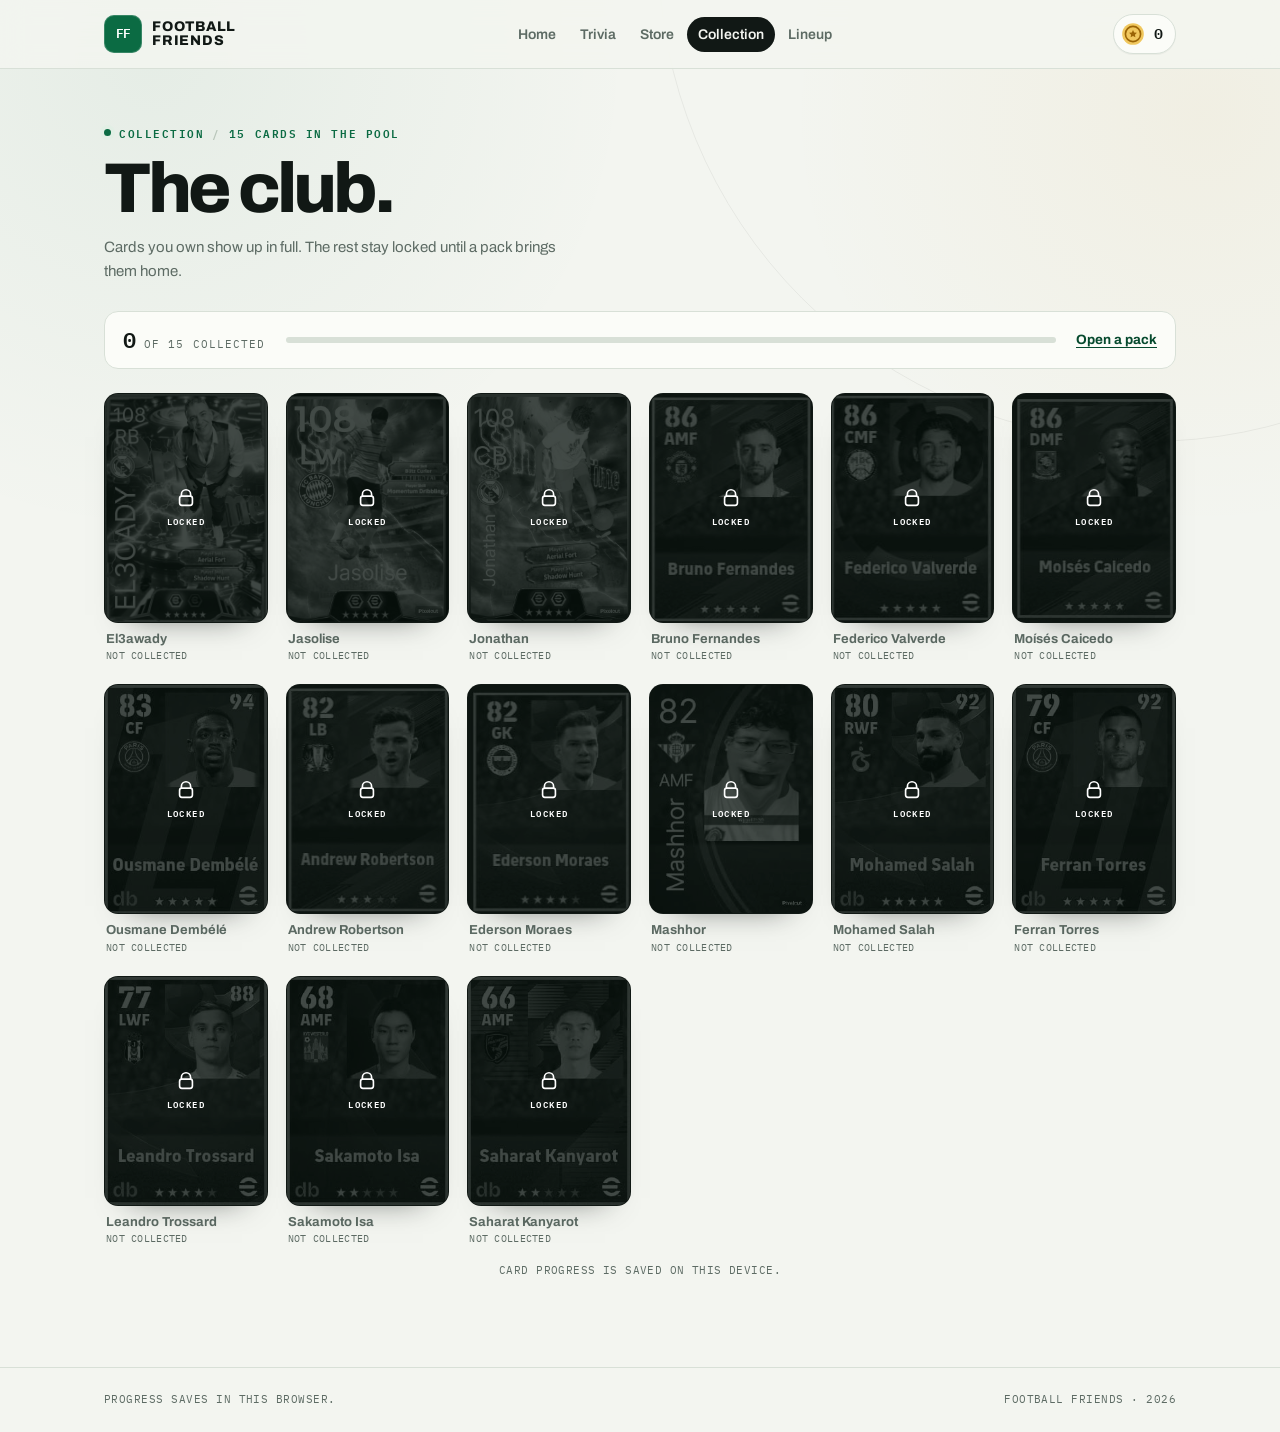
==== app/collection.html @ 4853acbc "first commit" ====
<!doctype html>
<html lang="en">
  <head>
    <meta charset="utf-8" />
    <meta name="viewport" content="width=device-width, initial-scale=1" />
    <meta name="theme-color" content="#f3f5f0" />
    <meta
      name="description"
      content="See every card in the club pool and track the ones you have collected."
    />
    <title>Collection · Football Friends</title>
    <link rel="icon" href="./favicon.svg" type="image/svg+xml" />
    <link rel="preconnect" href="https://fonts.googleapis.com" />
    <link rel="preconnect" href="https://fonts.gstatic.com" crossorigin />
    <link
      href="https://fonts.googleapis.com/css2?family=Archivo:wght@400;500;600;700;800;900&amp;family=IBM+Plex+Mono:wght@500;600&amp;display=swap"
      rel="stylesheet"
    />
    <link rel="stylesheet" href="./css/style.css" />
  </head>
  <body class="page-collection" data-page="collection">
    <a class="skip-link" href="#main">Skip to content</a>

    <header class="site-header">
      <div class="site-header__inner">
        <a class="brand" href="./index.html" aria-label="Football Friends home">
          <span class="brand__mark" aria-hidden="true">FF</span>
          <span class="brand__text">
            <span>Football</span>
            <span>Friends</span>
          </span>
        </a>

        <nav class="site-nav" aria-label="Primary">
          <a href="./index.html">Home</a>
          <a href="./trivia.html">Trivia</a>
          <a href="./store.html">Store</a>
          <a href="./collection.html" aria-current="page">Collection</a>
          <a href="./lineup.html">Lineup</a>
        </nav>

        <div class="coin-chip" aria-label="Coin balance">
          <svg class="coin-chip__icon" viewBox="0 0 24 24" aria-hidden="true">
            <circle cx="12" cy="12" r="10" fill="#f0c75e"></circle>
            <circle
              cx="12"
              cy="12"
              r="7"
              fill="none"
              stroke="#9a6406"
              stroke-width="1.5"
            ></circle>
            <path
              d="M12 8.2l1.1 2.3 2.5.3-1.8 1.8.4 2.5-2.2-1.2-2.2 1.2.4-2.5-1.8-1.8 2.5-.3z"
              fill="#9a6406"
            ></path>
          </svg>
          <span class="coin-chip__value" data-coin-balance>0</span>
          <span class="sr-only">coins</span>
        </div>
      </div>
    </header>

    <main class="page-main" id="main">
      <header class="page-intro">
        <p class="eyebrow">
          <span class="eyebrow__dot" aria-hidden="true"></span>
          Collection
          <span class="eyebrow__separator" aria-hidden="true">/</span>
          15 cards in the pool
        </p>
        <h1 class="page-intro__title">The club.</h1>
        <p class="page-intro__lede">
          Cards you own show up in full. The rest stay locked until a pack
          brings them home.
        </p>
      </header>

      <section data-collection-root aria-busy="true">
        <div class="stage-card stage-card--loading" role="status">
          <p class="eyebrow">Loading the collection</p>
          <div class="loading-lights" aria-hidden="true">
            <span></span><span></span><span></span>
          </div>
          <p class="stage-card__text">Shuffling through the card pool.</p>
        </div>
      </section>

      <noscript>
        <p class="stage-card stage-card--error">
          Turn on JavaScript to see your collection.
        </p>
      </noscript>

      <p class="page-note">Card progress is saved on this device.</p>
    </main>

    <footer class="site-footer">
      <div class="site-footer__inner">
        <p>Progress saves in this browser.</p>
        <p>Football Friends <span aria-hidden="true">·</span> 2026</p>
      </div>
    </footer>

    <script type="module" src="./js/collection.js"></script>
  </body>
</html>
---- app/css/style.css ----
:root {
  color-scheme: light;

  --paper: #f3f5f0;
  --surface: #fbfcf8;
  --surface-raised: #ffffff;
  --ink: #111815;
  --muted: #5d6b64;
  --line: #d8e0d7;
  --line-strong: #b9c6ba;

  --green: #0b6b43;
  --green-deep: #064a2e;
  --green-soft: #e2efe5;

  --gold: #c98a10;
  --gold-ink: #805404;
  --gold-soft: #faf0d3;

  --danger: #a8382c;
  --danger-soft: #fbe9e5;

  --font-display: "Archivo", "Helvetica Neue", Arial, sans-serif;
  --font-body: "Archivo", "Helvetica Neue", Arial, sans-serif;
  --font-mono: "IBM Plex Mono", ui-monospace, SFMono-Regular, Menlo, monospace;

  --radius: 16px;
  --max-width: 1120px;
  --shadow-card: 0 24px 60px -40px rgba(17, 24, 21, 0.45);
}

*,
*::before,
*::after {
  box-sizing: border-box;
}

html {
  -webkit-text-size-adjust: 100%;
  scroll-behavior: smooth;
}

body {
  display: flex;
  flex-direction: column;
  min-height: 100dvh;
  margin: 0;
  background:
    radial-gradient(circle at 12% 4%, rgba(11, 107, 67, 0.06), transparent 30rem),
    radial-gradient(circle at 94% 8%, rgba(201, 138, 16, 0.06), transparent 26rem),
    var(--paper);
  color: var(--ink);
  font-family: var(--font-body);
  font-size: 16px;
  line-height: 1.5;
  -webkit-font-smoothing: antialiased;
  text-rendering: optimizeLegibility;
}

body::before {
  position: fixed;
  z-index: -1;
  top: -42vw;
  right: -28vw;
  width: min(120vw, 980px);
  aspect-ratio: 1;
  border: 1px solid rgba(17, 24, 21, 0.055);
  border-radius: 50%;
  content: "";
  pointer-events: none;
}

h1,
h2,
h3,
p {
  margin-top: 0;
}

a {
  color: inherit;
}

img,
svg {
  display: block;
}

button {
  font: inherit;
}

[hidden] {
  display: none !important;
}

:focus-visible {
  outline: 3px solid var(--gold);
  outline-offset: 3px;
}

::selection {
  background: var(--green);
  color: #fff;
}

.sr-only {
  position: absolute;
  width: 1px;
  height: 1px;
  padding: 0;
  margin: -1px;
  overflow: hidden;
  clip: rect(0, 0, 0, 0);
  white-space: nowrap;
  border: 0;
}

.skip-link {
  position: fixed;
  z-index: 100;
  top: 12px;
  left: 12px;
  padding: 10px 16px;
  border-radius: 8px;
  background: var(--ink);
  color: #fff;
  font-weight: 700;
  transform: translateY(-160%);
  transition: transform 0.18s ease;
}

.skip-link:focus {
  transform: none;
}

/* Header */

.site-header {
  position: sticky;
  z-index: 30;
  top: 0;
  border-bottom: 1px solid var(--line);
  background: rgba(243, 245, 240, 0.88);
  backdrop-filter: blur(14px);
}

.site-header__inner {
  display: grid;
  grid-template-columns: 1fr auto;
  grid-template-areas:
    "brand coins"
    "nav nav";
  gap: 8px 14px;
  align-items: center;
  max-width: var(--max-width);
  margin-inline: auto;
  padding: 11px 18px;
}

.brand {
  display: inline-flex;
  grid-area: brand;
  gap: 10px;
  align-items: center;
  text-decoration: none;
}

.brand__mark {
  display: grid;
  flex: none;
  place-items: center;
  width: 38px;
  height: 38px;
  border-radius: 10px;
  background: var(--green);
  box-shadow: inset 0 0 0 1px rgba(255, 255, 255, 0.18);
  color: #fff;
  font-family: var(--font-mono);
  font-size: 13px;
  font-weight: 600;
  letter-spacing: -0.06em;
}

.brand__text {
  display: flex;
  flex-direction: column;
  font-family: var(--font-display);
  font-size: 13px;
  font-weight: 800;
  letter-spacing: 0.055em;
  line-height: 1.02;
  text-transform: uppercase;
}

.site-nav {
  display: flex;
  grid-area: nav;
  gap: 2px;
  margin-inline: -6px;
}

.site-nav a {
  padding: 7px 11px;
  border-radius: 999px;
  color: var(--muted);
  font-size: 14px;
  font-weight: 600;
  text-decoration: none;
  transition:
    background 0.15s ease,
    color 0.15s ease;
}

.site-nav a:hover {
  background: var(--green-soft);
  color: var(--green-deep);
}

.site-nav a[aria-current="page"] {
  background: var(--ink);
  color: var(--paper);
}

.coin-chip {
  display: inline-flex;
  grid-area: coins;
  gap: 8px;
  align-items: center;
  padding: 6px 12px 6px 6px;
  border: 1px solid var(--line);
  border-radius: 999px;
  background: var(--surface);
  box-shadow: 0 1px 0 rgba(17, 24, 21, 0.04);
  font-family: var(--font-mono);
  font-variant-numeric: tabular-nums;
}

.coin-chip__icon {
  width: 26px;
  height: 26px;
  flex: none;
}

.coin-chip__value {
  font-size: 15px;
  font-weight: 600;
  transition: color 0.2s ease;
}

.coin-chip.is-bumping {
  animation: coin-pop 0.45s ease;
}

.coin-chip.is-bumping .coin-chip__value {
  color: var(--green);
}

@keyframes coin-pop {
  0%,
  100% {
    transform: none;
  }
  35% {
    transform: translateY(-2px) scale(1.06);
  }
  70% {
    transform: translateY(0) scale(0.99);
  }
}

/* Layout */

.page-main {
  flex: 1;
  width: 100%;
  max-width: var(--max-width);
  margin-inline: auto;
  padding: 32px 18px 64px;
}

.page-main--narrow {
  max-width: 700px;
}

.eyebrow {
  display: flex;
  flex-wrap: wrap;
  gap: 8px;
  align-items: center;
  margin: 0 0 16px;
  color: var(--green);
  font-family: var(--font-mono);
  font-size: 11px;
  font-weight: 600;
  letter-spacing: 0.14em;
  line-height: 1.4;
  text-transform: uppercase;
}

.eyebrow__dot {
  width: 7px;
  height: 7px;
  flex: none;
  border-radius: 50%;
  background: var(--green);
  box-shadow: 0 0 0 4px var(--green-soft);
}

.eyebrow__separator {
  color: var(--line-strong);
}

/* Home */

.hero {
  display: grid;
  gap: 42px;
  align-items: center;
}

.hero__title {
  max-width: 12ch;
  margin: 0 0 20px;
  font-family: var(--font-display);
  font-size: clamp(2.55rem, 10.5vw, 5.2rem);
  font-weight: 800;
  letter-spacing: -0.055em;
  line-height: 0.92;
  text-wrap: balance;
}

.hero__lede {
  max-width: 46ch;
  margin: 0 0 28px;
  color: var(--muted);
  font-size: clamp(1rem, 2.5vw, 1.08rem);
  line-height: 1.6;
}

.daily-panel {
  max-width: 480px;
  padding: 18px;
  border: 1px solid var(--line);
  border-radius: var(--radius);
  background: var(--surface);
  box-shadow: var(--shadow-card);
}

.daily-panel__head {
  display: flex;
  gap: 16px;
  align-items: center;
  justify-content: space-between;
  margin-bottom: 12px;
}

.daily-panel__title {
  margin: 0;
  color: var(--muted);
  font-family: var(--font-mono);
  font-size: 11px;
  font-weight: 600;
  letter-spacing: 0.12em;
  text-transform: uppercase;
}

.daily-panel__count {
  color: var(--muted);
  font-family: var(--font-mono);
  font-size: 12px;
  font-variant-numeric: tabular-nums;
}

.daily-panel[data-state="complete"] .daily-panel__count {
  color: var(--green);
}

.daily-panel__message {
  min-height: 2.9em;
  margin: 14px 0 0;
  font-size: 14.5px;
  line-height: 1.45;
}

.daily-panel[data-state="complete"] .daily-panel__message {
  color: var(--green-deep);
}

.floodlights {
  display: flex;
  gap: 5px;
  align-items: center;
}

.floodlight {
  width: 30px;
  height: 5px;
  border-radius: 999px;
  background: var(--line);
  transition: background 0.3s ease;
}

.floodlight.is-done {
  background: var(--green);
}

.floodlight.is-current {
  background: var(--gold);
}

.daily-panel[data-state="complete"] .floodlight {
  background: var(--green);
}

.hero__art {
  display: flex;
  justify-content: center;
  padding-bottom: 28px;
}

.card-showcase {
  position: relative;
  isolation: isolate;
  width: min(250px, 64vw);
  margin: 0;
  transform: rotate(-2.4deg);
}

.card-showcase::before {
  position: absolute;
  z-index: -1;
  inset: 18px -18px -18px 18px;
  border: 1px solid var(--green);
  border-radius: 18px;
  content: "";
  transform: rotate(4deg);
}

.card-showcase__image {
  width: 100%;
  height: auto;
  aspect-ratio: 470 / 660;
  border: 1px solid rgba(17, 24, 21, 0.22);
  border-radius: 18px;
  background: var(--ink);
  box-shadow:
    0 40px 70px -32px rgba(17, 24, 21, 0.58),
    0 0 0 6px rgba(255, 255, 255, 0.6);
  object-fit: cover;
}

.card-showcase__caption {
  position: absolute;
  bottom: -22px;
  left: 50%;
  display: flex;
  gap: 8px;
  align-items: center;
  padding: 8px 12px;
  border-radius: 8px;
  background: var(--ink);
  box-shadow: 0 12px 24px -14px rgba(17, 24, 21, 0.6);
  color: var(--paper);
  font-size: 11.5px;
  font-weight: 600;
  white-space: nowrap;
  transform: translateX(-50%) rotate(2.4deg);
}

.card-showcase__tag {
  color: var(--gold);
  font-family: var(--font-mono);
  font-size: 10px;
  letter-spacing: 0.1em;
  text-transform: uppercase;
}

.how {
  margin-top: clamp(64px, 10vw, 112px);
  padding-top: 24px;
  border-top: 1px solid var(--line);
}

.how__head {
  margin-bottom: 28px;
}

.how__title {
  margin: 0;
  font-family: var(--font-display);
  font-size: clamp(1.8rem, 5vw, 2.5rem);
  font-weight: 700;
  letter-spacing: -0.03em;
  line-height: 1.05;
}

.steps {
  display: grid;
  gap: 22px;
  margin: 0;
  padding: 0;
  list-style: none;
}

.step {
  display: grid;
  grid-template-columns: auto 1fr;
  gap: 14px;
  align-items: start;
}

.step__number {
  display: grid;
  place-items: center;
  width: 38px;
  height: 38px;
  border: 1px solid var(--line);
  border-radius: 10px;
  background: var(--surface);
  color: var(--green);
  font-family: var(--font-mono);
  font-size: 12px;
  font-weight: 600;
}

.step__title {
  margin: 2px 0 6px;
  font-size: 16px;
  font-weight: 700;
  letter-spacing: -0.01em;
}

.step__text {
  margin: 0;
  color: var(--muted);
  font-size: 14px;
  line-height: 1.55;
}

/* Trivia */

.page-intro {
  margin-bottom: 28px;
}

.page-intro__title {
  margin: 0 0 12px;
  font-family: var(--font-display);
  font-size: clamp(2.6rem, 9vw, 4.4rem);
  font-weight: 800;
  letter-spacing: -0.055em;
  line-height: 0.94;
}

.page-intro__lede {
  max-width: 52ch;
  margin: 0;
  color: var(--muted);
  font-size: 15px;
  line-height: 1.6;
}

.trivia-stage {
  margin-top: 28px;
}

.stage-card,
.question-card,
.result-card {
  border: 1px solid var(--line);
  border-radius: 20px;
  background: var(--surface);
  box-shadow: var(--shadow-card);
}

.stage-card {
  padding: clamp(22px, 5vw, 34px);
}

.question-card,
.result-card {
  padding: clamp(20px, 5vw, 32px);
  animation: card-in 0.32s ease both;
}

@keyframes card-in {
  from {
    opacity: 0;
    transform: translateY(8px);
  }
  to {
    opacity: 1;
    transform: none;
  }
}

.question-card__meta {
  display: flex;
  gap: 14px;
  align-items: center;
  justify-content: space-between;
  margin-bottom: 20px;
}

.question-card__count {
  color: var(--muted);
  font-family: var(--font-mono);
  font-size: 11px;
  font-weight: 600;
  letter-spacing: 0.12em;
  text-transform: uppercase;
}

.question-card__question {
  margin: 0 0 24px;
  font-family: var(--font-display);
  font-size: clamp(1.45rem, 5.6vw, 2rem);
  font-weight: 700;
  letter-spacing: -0.025em;
  line-height: 1.15;
  text-wrap: balance;
}

.options {
  display: grid;
  gap: 10px;
}

.option {
  display: grid;
  grid-template-columns: 34px 1fr;
  gap: 12px;
  align-items: center;
  width: 100%;
  min-height: 54px;
  padding: 10px 14px 10px 10px;
  border: 1px solid var(--line);
  border-radius: 12px;
  background: var(--paper);
  color: var(--ink);
  font-size: 15px;
  font-weight: 600;
  line-height: 1.35;
  text-align: left;
  cursor: pointer;
  transition:
    border-color 0.15s ease,
    background 0.15s ease,
    transform 0.15s ease;
}

.option:hover:not(:disabled) {
  border-color: var(--green);
  background: var(--green-soft);
  transform: translateX(2px);
}

.option:disabled {
  cursor: default;
}

.option__key {
  display: grid;
  place-items: center;
  width: 32px;
  height: 32px;
  border: 1px solid var(--line);
  border-radius: 8px;
  background: var(--surface);
  color: var(--muted);
  font-family: var(--font-mono);
  font-size: 12px;
  font-weight: 600;
  transition:
    border-color 0.15s ease,
    background 0.15s ease,
    color 0.15s ease;
}

.option:hover:not(:disabled) .option__key {
  border-color: var(--green);
  background: var(--green);
  color: #fff;
}

.option.is-correct {
  border-color: #9dc9ad;
  background: var(--green-soft);
}

.option.is-correct .option__key {
  border-color: var(--green);
  background: var(--green);
  color: #fff;
}

.option.is-wrong {
  border-color: #e4b2a9;
  background: var(--danger-soft);
}

.option.is-wrong .option__key {
  border-color: var(--danger);
  background: var(--danger);
  color: #fff;
}

.option.is-muted {
  opacity: 0.52;
}

.feedback {
  display: flex;
  gap: 12px;
  align-items: flex-start;
  margin-top: 16px;
  padding: 14px;
  border: 1px solid var(--line);
  border-radius: 12px;
  background: var(--paper);
}

.feedback:focus {
  outline: none;
}

.feedback:focus-visible {
  outline: 3px solid var(--gold);
  outline-offset: 2px;
}

.feedback[data-tone="correct"] {
  border-color: #b3d4be;
  background: var(--green-soft);
}

.feedback[data-tone="wrong"] {
  border-color: #e9beb5;
  background: var(--danger-soft);
}

.feedback__icon {
  display: grid;
  flex: none;
  place-items: center;
  width: 26px;
  height: 26px;
  border-radius: 50%;
  background: var(--surface);
  font-size: 13px;
  font-weight: 700;
}

.feedback[data-tone="correct"] .feedback__icon {
  background: var(--green);
  color: #fff;
}

.feedback[data-tone="wrong"] .feedback__icon {
  background: var(--danger);
  color: #fff;
}

.feedback__title {
  margin: 0;
  font-size: 14.5px;
  font-weight: 700;
}

.feedback__text {
  margin: 2px 0 0;
  color: var(--muted);
  font-size: 13.5px;
  line-height: 1.45;
}

.btn {
  display: inline-flex;
  gap: 9px;
  align-items: center;
  justify-content: center;
  min-height: 50px;
  padding: 0 20px;
  border: 1px solid transparent;
  border-radius: 12px;
  font-family: var(--font-body);
  font-size: 15px;
  font-weight: 700;
  line-height: 1;
  text-decoration: none;
  cursor: pointer;
  transition:
    background 0.15s ease,
    border-color 0.15s ease,
    color 0.15s ease,
    transform 0.15s ease,
    box-shadow 0.15s ease;
}

.btn--primary {
  background: var(--green);
  box-shadow: 0 10px 24px -18px rgba(6, 74, 46, 0.9);
  color: #fff;
}

.btn--primary:hover {
  background: var(--green-deep);
}

.btn--primary:active {
  transform: translateY(1px);
}

.btn--wide {
  width: 100%;
  margin-top: 16px;
}

.btn .icon {
  width: 18px;
  height: 18px;
  flex: none;
}

.stage-card--loading .eyebrow {
  margin-bottom: 20px;
}

.loading-lights {
  display: flex;
  gap: 8px;
  margin-bottom: 18px;
}

.loading-lights span {
  width: 44px;
  height: 6px;
  border-radius: 999px;
  background: var(--line);
  animation: loading-pulse 1.2s ease-in-out infinite;
}

.loading-lights span:nth-child(2) {
  animation-delay: 0.15s;
}

.loading-lights span:nth-child(3) {
  animation-delay: 0.3s;
}

@keyframes loading-pulse {
  50% {
    background: var(--green);
    opacity: 0.65;
  }
}

.stage-card__title {
  margin: 0 0 10px;
  font-family: var(--font-display);
  font-size: clamp(1.6rem, 5vw, 2.1rem);
  font-weight: 700;
  letter-spacing: -0.03em;
  line-height: 1.1;
}

.stage-card__text {
  margin: 0;
  color: var(--muted);
  font-size: 14.5px;
  line-height: 1.55;
}

.stage-card code {
  padding: 2px 5px;
  border: 1px solid var(--line);
  border-radius: 4px;
  background: var(--paper);
  font-family: var(--font-mono);
  font-size: 0.9em;
}

.result-card .eyebrow {
  margin-bottom: 14px;
}

.result-card__title {
  margin: 0 0 12px;
  font-family: var(--font-display);
  font-size: clamp(2.2rem, 7vw, 3.4rem);
  font-weight: 800;
  letter-spacing: -0.055em;
  line-height: 0.98;
}

.result-card__lede {
  margin: 0 0 22px;
  color: var(--muted);
  font-size: 15.5px;
  line-height: 1.6;
}

.result-card__lede strong {
  color: var(--ink);
}

.result-coins {
  display: flex;
  gap: 16px;
  align-items: baseline;
  justify-content: space-between;
  padding: 16px 18px;
  border: 1px solid #ead9a9;
  border-radius: 12px;
  background: var(--gold-soft);
}

.result-coins__label {
  color: var(--gold-ink);
  font-family: var(--font-mono);
  font-size: 11px;
  font-weight: 600;
  letter-spacing: 0.12em;
  text-transform: uppercase;
}

.result-coins__value {
  color: var(--gold-ink);
  font-family: var(--font-mono);
  font-size: 24px;
  font-variant-numeric: tabular-nums;
  font-weight: 600;
}

.result-card__next {
  margin: 14px 0 0;
  color: var(--muted);
  font-size: 13.5px;
}

.result-card .btn--wide {
  margin-top: 20px;
}

.review {
  margin-top: 24px;
  border-top: 1px solid var(--line);
}

.review__summary {
  padding: 18px 0 6px;
  font-size: 14px;
  font-weight: 700;
  cursor: pointer;
}

.review__summary::marker {
  color: var(--green);
}

.review__list {
  display: grid;
  gap: 14px;
  margin: 8px 0 0;
  padding: 0;
  list-style: none;
}

.review__item {
  display: grid;
  grid-template-columns: auto 1fr;
  gap: 12px;
}

.review__mark {
  display: grid;
  place-items: center;
  width: 24px;
  height: 24px;
  border-radius: 50%;
  font-size: 12px;
  font-weight: 700;
}

.review__mark.is-correct {
  background: var(--green-soft);
  color: var(--green);
}

.review__mark.is-wrong {
  background: var(--danger-soft);
  color: var(--danger);
}

.review__question {
  margin: 0;
  font-size: 14px;
  font-weight: 600;
  line-height: 1.4;
}

.review__answer {
  margin: 2px 0 0;
  color: var(--muted);
  font-size: 13px;
  line-height: 1.4;
}

.page-note {
  margin: 18px 0 0;
  color: var(--muted);
  font-family: var(--font-mono);
  font-size: 10.5px;
  letter-spacing: 0.04em;
  text-align: center;
  text-transform: uppercase;
}

/* Footer */

.site-footer {
  margin-top: auto;
  border-top: 1px solid var(--line);
}

.site-footer__inner {
  display: flex;
  flex-wrap: wrap;
  gap: 8px 20px;
  justify-content: space-between;
  max-width: var(--max-width);
  margin-inline: auto;
  padding: 20px 18px;
  color: var(--muted);
  font-family: var(--font-mono);
  font-size: 10.5px;
  letter-spacing: 0.045em;
  text-transform: uppercase;
}

.site-footer__inner p {
  margin: 0;
}

/* Responsive */

@media (min-width: 760px) {
  .site-header__inner {
    grid-template-areas: "brand nav coins";
    grid-template-columns: auto 1fr auto;
    gap: 24px;
    padding: 14px 24px;
  }

  .site-nav {
    justify-self: center;
    margin-inline: 0;
  }

  .brand__text {
    font-size: 14px;
  }

  .page-main {
    padding: 56px 24px 88px;
  }

  .page-main--narrow {
    padding-top: 64px;
  }

  .steps {
    grid-template-columns: repeat(3, 1fr);
    gap: 28px;
  }

  .site-footer__inner {
    padding: 24px;
  }
}

@media (min-width: 900px) {
  .hero {
    grid-template-columns: minmax(0, 1fr) minmax(280px, 400px);
    gap: clamp(40px, 7vw, 96px);
  }

  .hero__art {
    justify-content: flex-end;
    padding-bottom: 0;
  }

  .card-showcase {
    width: min(300px, 100%);
    transform: rotate(-3deg);
  }

  .card-showcase__caption {
    transform: translateX(-50%) rotate(3deg);
  }
}

@media (max-width: 380px) {
  .brand__text {
    font-size: 11.5px;
  }

  .coin-chip {
    padding-right: 10px;
  }

  .site-nav a {
    padding-inline: 10px;
  }

  .question-card__meta {
    align-items: flex-start;
  }

  .floodlight {
    width: 22px;
  }
}

@media (prefers-reduced-motion: reduce) {
  *,
  *::before,
  *::after {
    scroll-behavior: auto !important;
    animation-duration: 0.01ms !important;
    animation-iteration-count: 1 !important;
    transition-duration: 0.01ms !important;
  }
}

/* Shared card back */

.card-back {
  position: relative;
  display: flex;
  flex-direction: column;
  gap: 12px;
  align-items: center;
  justify-content: center;
  overflow: hidden;
  aspect-ratio: 470 / 660;
  border: 1px solid rgba(255, 255, 255, 0.16);
  border-radius: 16px;
  background:
    repeating-linear-gradient(
      135deg,
      rgba(255, 255, 255, 0.05) 0 12px,
      rgba(255, 255, 255, 0) 12px 24px
    ),
    linear-gradient(155deg, #0d7a4d 0%, #064a2e 58%, #032418 100%);
  box-shadow:
    inset 0 0 0 1px rgba(255, 255, 255, 0.08),
    0 24px 45px -30px rgba(3, 36, 24, 0.9);
  color: #fff;
  text-align: center;
}

.card-back__ring {
  position: absolute;
  top: 50%;
  left: 50%;
  width: 72%;
  aspect-ratio: 1;
  border: 1px solid rgba(255, 255, 255, 0.16);
  border-radius: 50%;
  transform: translate(-50%, -50%);
}

.card-back__mark {
  position: relative;
  font-family: var(--font-display);
  font-size: clamp(2rem, 8vw, 2.6rem);
  font-weight: 900;
  letter-spacing: -0.06em;
  line-height: 1;
}

.card-back__label {
  position: relative;
  color: rgba(255, 255, 255, 0.72);
  font-family: var(--font-mono);
  font-size: 10px;
  font-weight: 600;
  letter-spacing: 0.18em;
  text-transform: uppercase;
}

/* Store */

.store-stage {
  margin-top: 8px;
}

.store-panel {
  display: grid;
  gap: clamp(20px, 4vw, 32px);
  padding: clamp(20px, 4vw, 32px);
  border: 1px solid var(--line);
  border-radius: 20px;
  background: var(--surface);
  box-shadow: var(--shadow-card);
  animation: card-in 0.32s ease both;
}

.pack-visual {
  display: flex;
  justify-content: center;
}

.pack-visual__card {
  width: min(200px, 52vw);
}

.store-panel__body {
  display: flex;
  flex-direction: column;
  gap: 14px;
}

.store-meta {
  display: flex;
  gap: 12px;
  align-items: center;
  justify-content: space-between;
}

.store-meta__label {
  color: var(--muted);
  font-family: var(--font-mono);
  font-size: 11px;
  font-weight: 600;
  letter-spacing: 0.12em;
  text-transform: uppercase;
}

.store-meta__cost {
  display: inline-flex;
  gap: 7px;
  align-items: center;
  padding: 5px 11px 5px 7px;
  border-radius: 999px;
  background: var(--gold-soft);
  color: var(--gold-ink);
  font-family: var(--font-mono);
  font-size: 13px;
  font-variant-numeric: tabular-nums;
  font-weight: 600;
}

.store-meta__cost svg {
  width: 18px;
  height: 18px;
}

.store-panel__odds {
  display: grid;
  gap: 8px;
  margin: 0;
  padding: 0;
  list-style: none;
}

.store-odds {
  display: flex;
  gap: 12px;
  align-items: center;
  justify-content: space-between;
  padding: 9px 12px;
  border: 1px solid var(--line);
  border-radius: 10px;
  background: var(--paper);
  font-size: 13.5px;
  font-weight: 600;
}

.store-odds strong {
  font-family: var(--font-mono);
  font-size: 12px;
  letter-spacing: -0.02em;
}

.store-odds--unique {
  border-color: #ead9a9;
  background: var(--gold-soft);
}

.store-odds--unique strong {
  color: var(--gold-ink);
}

.store-odds--basic strong {
  color: var(--green-deep);
}

.store-panel__text {
  margin: 0;
  color: var(--muted);
  font-size: 14px;
  line-height: 1.55;
}

.store-panel__hint {
  margin: 0;
  color: var(--muted);
  font-size: 13px;
  line-height: 1.45;
}

.store-panel__hint a {
  color: var(--green-deep);
  font-weight: 700;
  text-decoration: underline;
  text-underline-offset: 2px;
}

.btn--ghost {
  border-color: var(--line);
  background: var(--surface);
  color: var(--ink);
}

.btn--ghost:hover {
  border-color: var(--line-strong);
  background: var(--paper);
}

.btn:disabled,
.btn[disabled] {
  opacity: 0.55;
  cursor: not-allowed;
}

.btn--primary:disabled {
  background: var(--line-strong);
  box-shadow: none;
}

/* Pack reveal */

.reveal {
  position: fixed;
  z-index: 60;
  inset: 0;
  display: grid;
  place-items: center;
  padding: 16px;
}

.reveal__scrim {
  position: absolute;
  inset: 0;
  background: rgba(6, 20, 14, 0.66);
  backdrop-filter: blur(5px);
  animation: reveal-fade 0.2s ease both;
}

.reveal__box {
  position: relative;
  z-index: 1;
  width: min(420px, 100%);
  max-height: calc(100dvh - 32px);
  overflow: auto;
  padding: clamp(18px, 4vw, 28px);
  border: 1px solid var(--line);
  border-radius: 20px;
  background: var(--surface);
  box-shadow: 0 40px 80px -40px rgba(6, 20, 14, 0.8);
  text-align: center;
  animation: reveal-pop 0.3s cubic-bezier(0.2, 0.8, 0.2, 1) both;
}

.reveal__close {
  position: absolute;
  top: 12px;
  right: 12px;
  display: grid;
  place-items: center;
  width: 34px;
  height: 34px;
  border: 1px solid var(--line);
  border-radius: 999px;
  background: var(--surface);
  color: var(--muted);
  cursor: pointer;
  transition:
    background 0.15s ease,
    color 0.15s ease;
}

.reveal__close:hover {
  background: var(--paper);
  color: var(--ink);
}

.reveal__close svg {
  width: 16px;
  height: 16px;
}

.reveal__eyebrow {
  justify-content: center;
  margin-bottom: 18px;
}

.reveal__card-shell {
  position: relative;
  isolation: isolate;
  width: min(210px, 58vw);
  margin: 0 auto 18px;
  perspective: 1100px;
}

.reveal__card-shell.is-unique::before {
  position: absolute;
  z-index: -1;
  inset: -18px;
  border-radius: 28px;
  background: radial-gradient(
    circle,
    rgba(240, 199, 94, 0.55),
    rgba(201, 138, 16, 0) 68%
  );
  content: "";
  filter: blur(8px);
  animation: unique-pulse 2s ease-in-out infinite;
}

.reveal__card {
  position: relative;
  aspect-ratio: 470 / 660;
  transform: rotateY(0deg);
  transform-style: preserve-3d;
  transition: transform 0.7s cubic-bezier(0.2, 0.7, 0.2, 1);
}

.reveal__card.is-flipped {
  transform: rotateY(180deg);
}

.reveal__face {
  position: absolute;
  inset: 0;
  overflow: hidden;
  border-radius: 16px;
  backface-visibility: hidden;
  -webkit-backface-visibility: hidden;
}

.reveal__face--front {
  background: var(--ink);
  transform: rotateY(180deg);
}

.reveal__face--front img {
  width: 100%;
  height: 100%;
  object-fit: cover;
}

.reveal__info {
  opacity: 0;
  transform: translateY(6px);
  transition:
    opacity 0.3s ease 0.1s,
    transform 0.3s ease 0.1s;
}

.reveal.is-revealed .reveal__info {
  opacity: 1;
  transform: none;
}

.reveal__name {
  margin: 0 0 4px;
  font-family: var(--font-display);
  font-size: clamp(1.5rem, 5vw, 2rem);
  font-weight: 800;
  letter-spacing: -0.03em;
  line-height: 1.05;
}

.reveal__meta {
  margin: 0 0 10px;
  color: var(--muted);
  font-family: var(--font-mono);
  font-size: 12px;
  letter-spacing: 0.02em;
}

.reveal__meta strong {
  color: var(--ink);
}

.reveal__status {
  margin: 0;
  font-size: 13.5px;
  font-weight: 600;
  line-height: 1.45;
}

.reveal__status.is-new {
  color: var(--green-deep);
}

.reveal__status.is-duplicate {
  color: var(--muted);
}

.reveal__actions {
  display: grid;
  gap: 8px;
  margin-top: 18px;
}

.reveal__actions .btn--wide {
  margin-top: 0;
}

.reveal__hint {
  margin: 2px 0 0;
  color: var(--muted);
  font-size: 12.5px;
}

@keyframes reveal-fade {
  from {
    opacity: 0;
  }
  to {
    opacity: 1;
  }
}

@keyframes reveal-pop {
  from {
    opacity: 0;
    transform: translateY(10px) scale(0.97);
  }
  to {
    opacity: 1;
    transform: none;
  }
}

@keyframes unique-pulse {
  0%,
  100% {
    opacity: 0.55;
    transform: scale(0.96);
  }
  50% {
    opacity: 0.95;
    transform: scale(1.05);
  }
}

/* Collection */

.collection-summary {
  display: flex;
  flex-wrap: wrap;
  gap: 12px 20px;
  align-items: center;
  justify-content: space-between;
  margin-bottom: 24px;
  padding: 16px 18px;
  border: 1px solid var(--line);
  border-radius: 14px;
  background: var(--surface);
  box-shadow: var(--shadow-card);
}

.collection-summary__stat {
  display: flex;
  gap: 8px;
  align-items: baseline;
}

.collection-summary__value {
  font-family: var(--font-mono);
  font-size: 22px;
  font-variant-numeric: tabular-nums;
  font-weight: 600;
  line-height: 1;
}

.collection-summary__label {
  color: var(--muted);
  font-family: var(--font-mono);
  font-size: 11px;
  letter-spacing: 0.1em;
  text-transform: uppercase;
}

.collection-summary__link {
  color: var(--green-deep);
  font-size: 13.5px;
  font-weight: 700;
  text-decoration: underline;
  text-underline-offset: 3px;
}

.collection-meter {
  flex: 1 1 180px;
  height: 6px;
  overflow: hidden;
  border-radius: 999px;
  background: var(--line);
}

.collection-meter__fill {
  display: block;
  height: 100%;
  border-radius: inherit;
  background: linear-gradient(90deg, var(--green), var(--gold));
  transition: width 0.4s ease;
}

.collection-grid {
  display: grid;
  grid-template-columns: repeat(auto-fill, minmax(128px, 1fr));
  gap: 18px 14px;
  margin: 0;
  padding: 0;
  list-style: none;
}

.collection-card {
  margin: 0;
  animation: card-in 0.3s ease both;
}

.collection-card__figure {
  margin: 0;
}

.collection-card__frame {
  position: relative;
  aspect-ratio: 470 / 660;
  overflow: hidden;
  border: 1px solid rgba(17, 24, 21, 0.22);
  border-radius: 14px;
  background: var(--ink);
  box-shadow: 0 18px 30px -26px rgba(17, 24, 21, 0.7);
}

.collection-card__frame img {
  width: 100%;
  height: 100%;
  object-fit: cover;
}

.collection-card.is-unique .collection-card__frame {
  box-shadow:
    0 0 0 1px rgba(201, 138, 16, 0.55),
    0 20px 34px -26px rgba(128, 84, 4, 0.8);
}

.collection-card.is-locked .collection-card__frame img {
  opacity: 0.6;
  filter: grayscale(1) brightness(0.66);
}

.collection-card__tag {
  position: absolute;
  top: 8px;
  left: 8px;
  padding: 3px 7px;
  border-radius: 999px;
  background: rgba(6, 20, 14, 0.78);
  color: var(--gold);
  font-family: var(--font-mono);
  font-size: 8.5px;
  font-weight: 600;
  letter-spacing: 0.12em;
  text-transform: uppercase;
}

.collection-card__lock {
  position: absolute;
  inset: 0;
  display: flex;
  flex-direction: column;
  gap: 6px;
  align-items: center;
  justify-content: center;
  background: rgba(6, 20, 14, 0.4);
  color: #fff;
}

.collection-card__lock svg {
  width: 22px;
  height: 22px;
}

.collection-card__lock span {
  font-family: var(--font-mono);
  font-size: 9px;
  font-weight: 600;
  letter-spacing: 0.16em;
  text-transform: uppercase;
}

.collection-card__caption {
  padding: 8px 2px 0;
}

.collection-card__name {
  display: block;
  font-size: 13px;
  font-weight: 700;
  line-height: 1.25;
}

.collection-card.is-locked .collection-card__name {
  color: var(--muted);
}

.collection-card__meta {
  display: block;
  margin-top: 2px;
  color: var(--muted);
  font-family: var(--font-mono);
  font-size: 9.5px;
  letter-spacing: 0.03em;
  line-height: 1.4;
  text-transform: uppercase;
}

/* Testing tools */

.dev-tools {
  position: fixed;
  z-index: 50;
  right: 14px;
  bottom: 14px;
  padding: 10px;
  border: 1px dashed var(--line-strong);
  border-radius: 12px;
  background: var(--surface);
  box-shadow: var(--shadow-card);
}

.dev-tools__label {
  margin: 0 0 6px;
  color: var(--muted);
  font-family: var(--font-mono);
  font-size: 9px;
  letter-spacing: 0.12em;
  text-transform: uppercase;
}

.dev-tools .btn {
  min-height: 40px;
  padding: 0 14px;
  font-size: 13px;
}

@media (min-width: 620px) {
  .store-panel {
    grid-template-columns: minmax(0, 220px) minmax(0, 1fr);
    align-items: center;
  }

  .pack-visual {
    padding: 8px;
  }

  .collection-grid {
    grid-template-columns: repeat(auto-fill, minmax(150px, 1fr));
    gap: 22px 18px;
  }
}

/* Weekly pack */

.weekly-panel {
  max-width: 480px;
  margin-top: 14px;
  padding: 18px;
  border: 1px solid var(--line);
  border-radius: var(--radius);
  background: var(--surface);
  box-shadow: var(--shadow-card);
  transition:
    border-color 0.2s ease,
    background 0.2s ease;
}

.weekly-panel__head {
  display: flex;
  gap: 16px;
  align-items: flex-start;
  justify-content: space-between;
}

.weekly-panel__title {
  margin: 0 0 4px;
  color: var(--muted);
  font-family: var(--font-mono);
  font-size: 11px;
  font-weight: 600;
  letter-spacing: 0.12em;
  text-transform: uppercase;
}

.weekly-panel__text {
  margin: 0;
  color: var(--muted);
  font-size: 13.5px;
  line-height: 1.45;
}

.weekly-panel__badge {
  display: grid;
  flex: none;
  place-items: center;
  min-width: 40px;
  height: 30px;
  padding: 0 8px;
  border: 1px solid var(--line);
  border-radius: 8px;
  background: var(--paper);
  color: var(--muted);
  font-family: var(--font-mono);
  font-size: 10px;
  font-weight: 600;
  letter-spacing: 0.08em;
}

.weekly-panel .btn--wide {
  margin-top: 14px;
}

.weekly-panel[data-state="ready"] {
  border-color: #ead9a9;
  background: linear-gradient(180deg, var(--gold-soft), var(--surface) 72%);
}

.weekly-panel[data-state="ready"] .weekly-panel__badge {
  border-color: #dcbf74;
  background: var(--gold);
  color: #fff;
}

.weekly-panel[data-state="ready"] .btn {
  border-color: transparent;
  background: var(--green);
  color: #fff;
}

.weekly-panel[data-state="ready"] .btn:hover:not(:disabled) {
  background: var(--green-deep);
}

.weekly-panel[data-state="claimed"] .weekly-panel__badge {
  border-color: #b3d4be;
  background: var(--green-soft);
  color: var(--green-deep);
}

.weekly-panel .btn .icon {
  transition: transform 0.15s ease;
}

.weekly-panel[data-state="ready"] .btn:hover .icon {
  transform: translateX(2px);
}

/* Lineup */

.lineup-stage {
  margin-top: 8px;
}

.lineup-summary {
  display: flex;
  flex-wrap: wrap;
  gap: 14px 20px;
  align-items: center;
  justify-content: space-between;
  margin-bottom: 18px;
  padding: 16px 18px;
  border: 1px solid var(--line);
  border-radius: 16px;
  background: var(--surface);
  box-shadow: var(--shadow-card);
}

.lineup-summary__stat {
  display: flex;
  gap: 8px;
  align-items: baseline;
}

.lineup-summary__value {
  font-family: var(--font-mono);
  font-size: 30px;
  font-variant-numeric: tabular-nums;
  font-weight: 600;
  line-height: 1;
}

.lineup-summary__label {
  color: var(--muted);
  font-family: var(--font-mono);
  font-size: 10px;
  letter-spacing: 0.12em;
  text-transform: uppercase;
}

.lineup-summary__progress {
  flex: 1 1 200px;
  min-width: 140px;
}

.lineup-summary__hint {
  margin: 8px 0 0;
  color: var(--muted);
  font-size: 12.5px;
  line-height: 1.4;
}

.lineup-summary__clear {
  min-height: 42px;
  padding: 0 16px;
  font-size: 13px;
}

.pitch {
  position: relative;
  isolation: isolate;
  display: flex;
  flex-direction: column;
  gap: clamp(10px, 3vw, 26px);
  overflow: hidden;
  padding: clamp(14px, 4vw, 30px) clamp(8px, 2.5vw, 22px);
  border: 1px solid rgba(6, 74, 46, 0.45);
  border-radius: 24px;
  background:
    radial-gradient(
      circle at 50% 50%,
      transparent 0 11.8%,
      rgba(255, 255, 255, 0.14) 12% 12.5%,
      transparent 12.7%
    ),
    linear-gradient(
      to bottom,
      transparent calc(50% - 1px),
      rgba(255, 255, 255, 0.14) calc(50% - 1px) calc(50% + 1px),
      transparent calc(50% + 1px)
    ),
    repeating-linear-gradient(
      180deg,
      rgba(255, 255, 255, 0.035) 0 11%,
      rgba(0, 0, 0, 0.04) 11% 22%
    ),
    linear-gradient(170deg, #0f7a4b 0%, #075b37 58%, #043f26 100%);
  box-shadow:
    inset 0 0 0 1px rgba(255, 255, 255, 0.08),
    var(--shadow-card);
}

.pitch::before {
  position: absolute;
  inset: clamp(8px, 2.5vw, 18px);
  border: 1px solid rgba(255, 255, 255, 0.16);
  border-radius: 16px;
  content: "";
  pointer-events: none;
}

.pitch__row {
  position: relative;
  z-index: 1;
  display: flex;
  gap: clamp(5px, 1.6vw, 16px);
  align-items: center;
  justify-content: center;
}

.pitch__row--defence {
  gap: clamp(4px, 1.2vw, 12px);
}

.pitch-slot {
  position: relative;
  display: flex;
  flex: 0 1 clamp(52px, 17.5vw, 92px);
  flex-direction: column;
  align-items: center;
  justify-content: center;
  min-width: 0;
  aspect-ratio: 470 / 660;
  padding: 0;
  overflow: hidden;
  border: 1px solid rgba(255, 255, 255, 0.28);
  border-radius: 10px;
  background: rgba(255, 255, 255, 0.08);
  color: #fff;
  cursor: pointer;
  transition:
    transform 0.15s ease,
    border-color 0.15s ease,
    box-shadow 0.15s ease;
}

.pitch-slot:hover {
  border-color: rgba(255, 255, 255, 0.6);
  transform: translateY(-2px);
}

.pitch-slot.is-empty {
  border-style: dashed;
  background: rgba(4, 63, 38, 0.36);
}

.pitch-slot.is-filled {
  background: #0a2a1c;
  box-shadow: 0 12px 22px -16px rgba(0, 0, 0, 0.8);
}

.pitch-slot.is-filled.is-unique {
  box-shadow:
    0 0 0 1px rgba(240, 199, 94, 0.7),
    0 12px 24px -16px rgba(0, 0, 0, 0.85);
}

.pitch-slot__image {
  position: absolute;
  inset: 0;
  width: 100%;
  height: 100%;
  object-fit: cover;
}

.pitch-slot__shade {
  position: absolute;
  inset: 0;
  background: linear-gradient(
    180deg,
    rgba(6, 20, 14, 0.05) 45%,
    rgba(6, 20, 14, 0.85)
  );
}

.pitch-slot__position {
  position: absolute;
  z-index: 1;
  top: 4px;
  left: 4px;
  padding: 2px 5px;
  border-radius: 4px;
  background: rgba(6, 20, 14, 0.72);
  color: rgba(255, 255, 255, 0.92);
  font-family: var(--font-mono);
  font-size: 8px;
  font-weight: 600;
  letter-spacing: 0.08em;
}

.pitch-slot__rating {
  position: absolute;
  z-index: 1;
  top: 4px;
  right: 4px;
  padding: 2px 5px;
  border-radius: 4px;
  background: var(--gold);
  color: #3b2700;
  font-family: var(--font-mono);
  font-size: 8.5px;
  font-weight: 600;
  line-height: 1.3;
}

.pitch-slot__name {
  position: absolute;
  z-index: 1;
  right: 4px;
  bottom: 4px;
  left: 4px;
  overflow: hidden;
  font-size: 9px;
  font-weight: 700;
  line-height: 1.1;
  text-align: left;
  text-overflow: ellipsis;
  text-shadow: 0 1px 2px rgba(0, 0, 0, 0.7);
  white-space: nowrap;
}

.pitch-slot__plus {
  color: rgba(255, 255, 255, 0.7);
  font-family: var(--font-display);
  font-size: clamp(1.2rem, 5vw, 1.6rem);
  font-weight: 700;
  line-height: 1;
}

.pitch-slot__empty-label {
  margin-top: 2px;
  color: rgba(255, 255, 255, 0.55);
  font-family: var(--font-mono);
  font-size: 7.5px;
  letter-spacing: 0.12em;
  text-transform: uppercase;
}

.lineup-footer {
  display: flex;
  flex-wrap: wrap;
  gap: 10px 18px;
  align-items: center;
  justify-content: space-between;
  margin-top: 16px;
}

.lineup-footer__hint {
  max-width: 60ch;
  margin: 0;
  color: var(--muted);
  font-size: 13.5px;
  line-height: 1.5;
}

.lineup-footer__hint a,
.lineup-footer__link {
  color: var(--green-deep);
  font-weight: 700;
  text-decoration: underline;
  text-underline-offset: 3px;
}

.lineup-footer__link {
  font-size: 13.5px;
}

/* Card picker */

.card-picker {
  width: min(560px, calc(100vw - 24px));
  max-height: min(84dvh, 720px);
  padding: 0;
  overflow: hidden;
  border: 1px solid var(--line);
  border-radius: 20px;
  background: var(--surface);
  box-shadow: 0 40px 80px -40px rgba(6, 20, 14, 0.8);
  color: var(--ink);
}

.card-picker:not([open]) {
  display: none;
}

.card-picker[open] {
  display: flex;
  flex-direction: column;
  animation: picker-pop 0.22s ease both;
}

.card-picker::backdrop {
  background: rgba(6, 20, 14, 0.62);
  backdrop-filter: blur(4px);
}

@keyframes picker-pop {
  from {
    opacity: 0;
    transform: translateY(10px) scale(0.98);
  }
  to {
    opacity: 1;
    transform: none;
  }
}

.card-picker__inner {
  display: flex;
  flex: 1;
  flex-direction: column;
  min-height: 0;
}

.card-picker__head {
  display: flex;
  flex: none;
  gap: 12px;
  align-items: flex-start;
  justify-content: space-between;
  padding: 20px 20px 14px;
  border-bottom: 1px solid var(--line);
}

.card-picker__head .eyebrow {
  margin-bottom: 6px;
  font-size: 10px;
}

.card-picker__title {
  margin: 0;
  font-family: var(--font-display);
  font-size: 1.35rem;
  font-weight: 800;
  letter-spacing: -0.03em;
  line-height: 1.1;
}

.card-picker__close {
  display: grid;
  flex: none;
  place-items: center;
  width: 34px;
  height: 34px;
  border: 1px solid var(--line);
  border-radius: 999px;
  background: var(--surface);
  color: var(--muted);
  cursor: pointer;
  transition:
    background 0.15s ease,
    color 0.15s ease;
}

.card-picker__close:hover {
  background: var(--paper);
  color: var(--ink);
}

.card-picker__close svg {
  width: 16px;
  height: 16px;
}

.card-picker__body {
  display: flex;
  flex: 1;
  flex-direction: column;
  gap: 8px;
  min-height: 0;
  overflow-y: auto;
  padding: 12px;
  overscroll-behavior: contain;
}

.picker-card {
  display: grid;
  grid-template-columns: 48px minmax(0, 1fr) auto;
  gap: 12px;
  align-items: center;
  width: 100%;
  padding: 8px 12px 8px 8px;
  border: 1px solid var(--line);
  border-radius: 12px;
  background: var(--paper);
  color: var(--ink);
  text-align: left;
  cursor: pointer;
  transition:
    border-color 0.15s ease,
    background 0.15s ease;
}

.picker-card:hover:not(:disabled) {
  border-color: var(--green);
  background: var(--green-soft);
}

.picker-card.is-current {
  border-color: var(--green);
  background: var(--green-soft);
}

.picker-card.is-used {
  opacity: 0.48;
  cursor: not-allowed;
}

.picker-card__thumb {
  display: block;
  width: 48px;
  aspect-ratio: 470 / 660;
  overflow: hidden;
  border-radius: 7px;
  background: var(--ink);
}

.picker-card__thumb img {
  width: 100%;
  height: 100%;
  object-fit: cover;
}

.picker-card__info {
  display: flex;
  flex-direction: column;
  gap: 2px;
  min-width: 0;
}

.picker-card__name {
  overflow: hidden;
  font-size: 13.5px;
  font-weight: 700;
  line-height: 1.25;
  text-overflow: ellipsis;
  white-space: nowrap;
}

.picker-card__meta {
  overflow: hidden;
  color: var(--muted);
  font-family: var(--font-mono);
  font-size: 9.5px;
  letter-spacing: 0.02em;
  text-overflow: ellipsis;
  text-transform: uppercase;
  white-space: nowrap;
}

.picker-card__status {
  flex: none;
  padding: 4px 8px;
  border: 1px solid var(--line);
  border-radius: 999px;
  background: var(--surface);
  color: var(--muted);
  font-family: var(--font-mono);
  font-size: 10px;
  font-weight: 600;
}

.picker-card.is-current .picker-card__status {
  border-color: #9dc9ad;
  background: var(--green);
  color: #fff;
}

.card-picker__footer {
  flex: none;
  padding: 12px 16px 16px;
  border-top: 1px solid var(--line);
}

.card-picker__footer .btn--wide {
  margin-top: 0;
}

.card-picker__empty {
  display: grid;
  gap: 8px;
  place-items: center;
  padding: 24px 12px;
  text-align: center;
}

.card-picker__empty p {
  margin: 0;
  color: var(--muted);
  font-size: 14px;
}

@media (max-width: 520px) {
  .site-nav {
    overflow-x: auto;
    scrollbar-width: none;
  }

  .site-nav::-webkit-scrollbar {
    display: none;
  }

  .site-nav a {
    padding: 7px 9px;
    font-size: 13px;
    white-space: nowrap;
  }
}
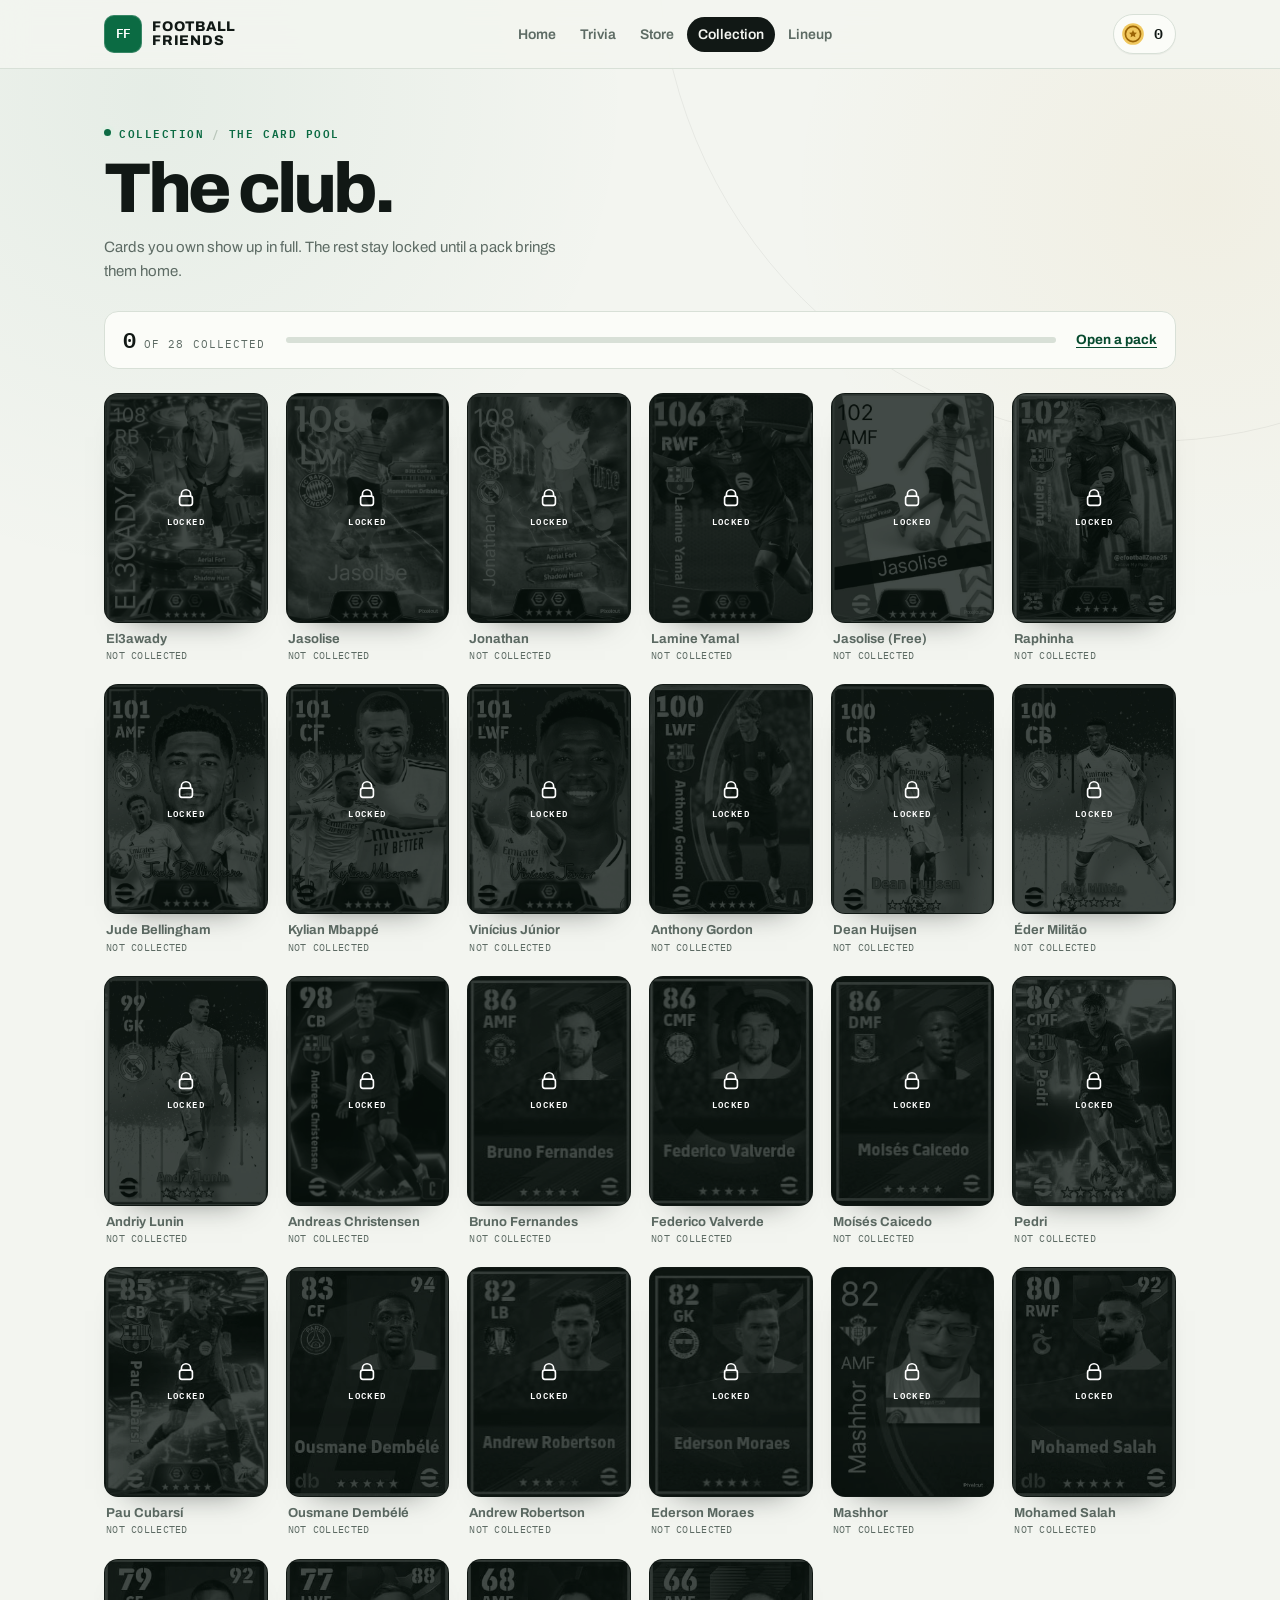
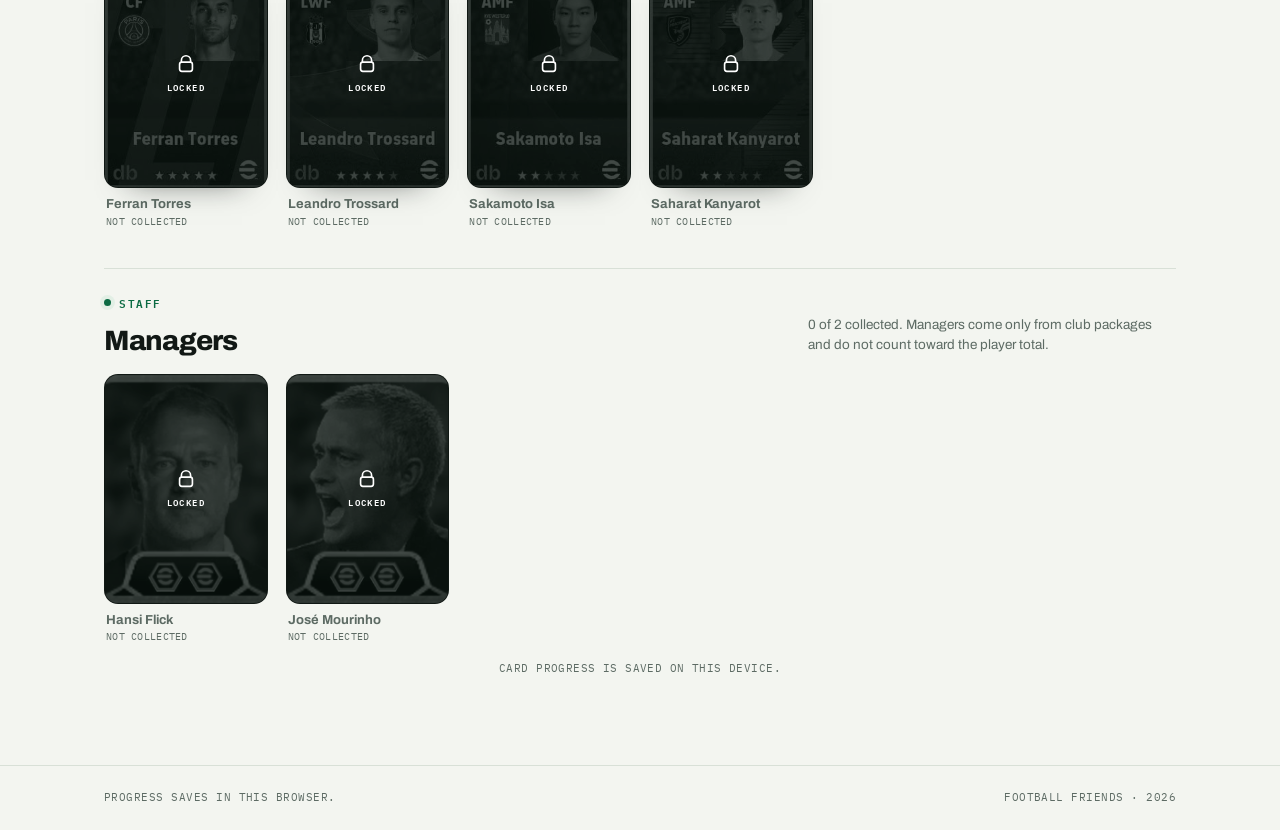
==== commit 19b93419: "second commit" ====
--- a/app/collection.html
+++ b/app/collection.html
@@ -67,7 +67,7 @@
           <span class="eyebrow__dot" aria-hidden="true"></span>
           Collection
           <span class="eyebrow__separator" aria-hidden="true">/</span>
-          15 cards in the pool
+          The card pool
         </p>
         <h1 class="page-intro__title">The club.</h1>
         <p class="page-intro__lede">
--- a/app/css/style.css
+++ b/app/css/style.css
@@ -281,6 +281,10 @@
 
 .page-main--narrow {
   max-width: 700px;
+}
+
+.page-store .page-main--narrow {
+  max-width: var(--max-width);
 }
 
 .eyebrow {
@@ -1319,6 +1323,66 @@
   text-underline-offset: 2px;
 }
 
+.package-grid {
+  display: grid;
+  gap: 18px;
+  align-items: stretch;
+}
+
+.store-panel.package-card {
+  width: 100%;
+  grid-template-columns: minmax(0, 1fr);
+  align-content: start;
+}
+
+.package-card .pack-visual__card {
+  width: min(160px, 42vw);
+}
+
+.package-facts {
+  display: grid;
+  gap: 8px;
+  margin: 0;
+  padding: 0;
+  list-style: none;
+}
+
+.package-facts li {
+  display: flex;
+  gap: 12px;
+  align-items: center;
+  justify-content: space-between;
+  padding: 9px 12px;
+  border: 1px solid var(--line);
+  border-radius: 10px;
+  background: var(--paper);
+  font-size: 13.5px;
+  font-weight: 600;
+}
+
+.package-facts strong {
+  font-family: var(--font-mono);
+  font-size: 11px;
+  letter-spacing: 0.02em;
+  text-align: right;
+  text-transform: uppercase;
+}
+
+.package-card.is-owned {
+  border-color: #b3d4be;
+  background: linear-gradient(180deg, var(--green-soft), var(--surface) 72%);
+}
+
+@media (min-width: 900px) {
+  .package-grid {
+    grid-template-columns: repeat(3, minmax(0, 1fr));
+  }
+
+  .package-card .pack-visual__card {
+    width: min(170px, 12vw);
+  }
+}
+
 .btn--ghost {
   border-color: var(--line);
   background: var(--surface);
@@ -1528,6 +1592,95 @@
   font-size: 12.5px;
 }
 
+.reveal__box--bundle {
+  width: min(560px, 100%);
+  text-align: left;
+}
+
+.reveal__box--bundle .reveal__eyebrow {
+  justify-content: flex-start;
+}
+
+.reveal__box--bundle .reveal__name,
+.reveal__box--bundle .reveal__meta,
+.reveal__box--bundle .reveal__status {
+  text-align: center;
+}
+
+.bundle-grid {
+  display: grid;
+  grid-template-columns: repeat(auto-fill, minmax(104px, 1fr));
+  gap: 14px 10px;
+  margin: 18px 0 16px;
+  padding: 0;
+  list-style: none;
+}
+
+.bundle-card {
+  min-width: 0;
+  animation: card-in 0.3s ease both;
+}
+
+.bundle-card__frame {
+  position: relative;
+  aspect-ratio: 470 / 660;
+  overflow: hidden;
+  border: 1px solid rgba(17, 24, 21, 0.22);
+  border-radius: 12px;
+  background: var(--ink);
+  box-shadow: 0 16px 26px -24px rgba(17, 24, 21, 0.7);
+}
+
+.bundle-card__frame img {
+  width: 100%;
+  height: 100%;
+  object-fit: cover;
+}
+
+.bundle-card.is-manager .bundle-card__frame {
+  box-shadow:
+    0 0 0 1px rgba(201, 138, 16, 0.6),
+    0 18px 30px -24px rgba(128, 84, 4, 0.85);
+}
+
+.bundle-card__tag {
+  position: absolute;
+  top: 6px;
+  left: 6px;
+  padding: 2px 6px;
+  border-radius: 999px;
+  background: rgba(6, 20, 14, 0.82);
+  color: #fff;
+  font-family: var(--font-mono);
+  font-size: 8px;
+  font-weight: 600;
+  letter-spacing: 0.1em;
+  text-transform: uppercase;
+}
+
+.bundle-card.is-manager .bundle-card__tag {
+  color: var(--gold);
+}
+
+.bundle-card__name {
+  display: block;
+  margin-top: 6px;
+  font-size: 12px;
+  font-weight: 700;
+  line-height: 1.2;
+}
+
+.bundle-card__meta {
+  display: block;
+  margin-top: 2px;
+  color: var(--muted);
+  font-family: var(--font-mono);
+  font-size: 8.5px;
+  letter-spacing: 0.03em;
+  line-height: 1.35;
+  text-transform: uppercase;
+}
+
 @keyframes reveal-fade {
   from {
     opacity: 0;
@@ -1731,6 +1884,52 @@
   letter-spacing: 0.03em;
   line-height: 1.4;
   text-transform: uppercase;
+}
+
+.collection-section {
+  margin-top: 40px;
+}
+
+.collection-section__head {
+  display: flex;
+  flex-wrap: wrap;
+  gap: 10px 24px;
+  align-items: flex-end;
+  justify-content: space-between;
+  margin-bottom: 18px;
+  padding-top: 26px;
+  border-top: 1px solid var(--line);
+}
+
+.collection-section__title {
+  margin: 4px 0 0;
+  font-family: var(--font-display);
+  font-size: clamp(1.35rem, 4vw, 1.75rem);
+  font-weight: 800;
+  letter-spacing: -0.03em;
+  line-height: 1.05;
+}
+
+.collection-section__text {
+  max-width: 46ch;
+  margin: 0;
+  color: var(--muted);
+  font-size: 13.5px;
+  line-height: 1.5;
+}
+
+.collection-card.is-manager .collection-card__frame {
+  box-shadow:
+    0 0 0 1px rgba(201, 138, 16, 0.6),
+    0 20px 34px -26px rgba(128, 84, 4, 0.85);
+}
+
+.collection-card.is-manager.is-locked .collection-card__frame {
+  box-shadow: none;
+}
+
+.collection-card.is-manager .collection-card__tag {
+  color: var(--gold);
 }
 
 /* Testing tools */
@@ -2142,6 +2341,52 @@
   font-size: 13.5px;
 }
 
+.lineup-manager {
+  display: flex;
+  flex-wrap: wrap;
+  gap: 16px 22px;
+  align-items: center;
+  justify-content: space-between;
+  margin-top: 16px;
+  padding: 16px 18px;
+  border: 1px solid var(--line);
+  border-radius: 16px;
+  background: var(--surface);
+  box-shadow: var(--shadow-card);
+}
+
+.lineup-manager__copy {
+  flex: 1 1 220px;
+  min-width: 0;
+}
+
+.lineup-manager__title {
+  margin: 0 0 4px;
+  font-family: var(--font-display);
+  font-size: 1.15rem;
+  font-weight: 800;
+  letter-spacing: -0.02em;
+  line-height: 1.1;
+}
+
+.lineup-manager__hint {
+  margin: 0;
+  color: var(--muted);
+  font-size: 13px;
+  line-height: 1.45;
+}
+
+.manager-slot {
+  flex: 0 0 clamp(72px, 16vw, 92px);
+  width: clamp(72px, 16vw, 92px);
+}
+
+.pitch-slot.is-filled.is-manager {
+  box-shadow:
+    0 0 0 1px rgba(240, 199, 94, 0.7),
+    0 12px 24px -16px rgba(0, 0, 0, 0.85);
+}
+
 /* Card picker */
 
 .card-picker {
